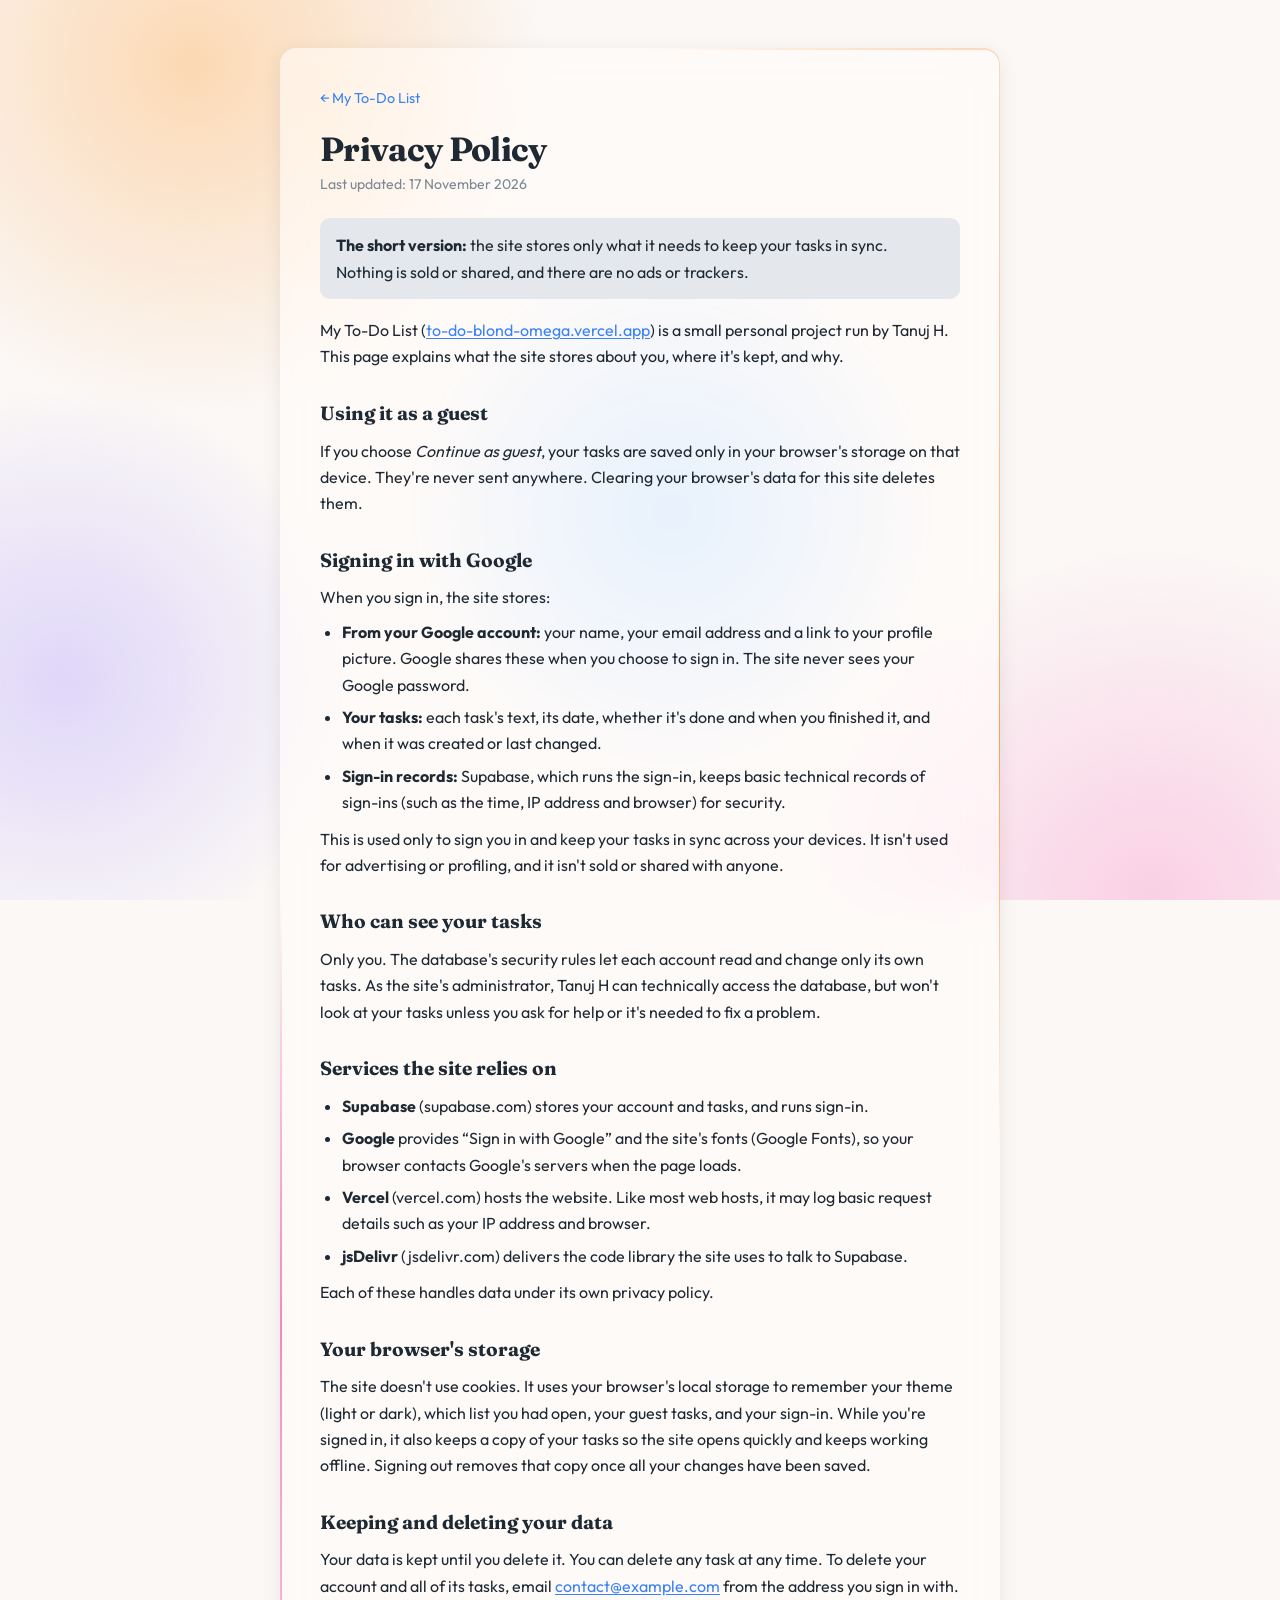
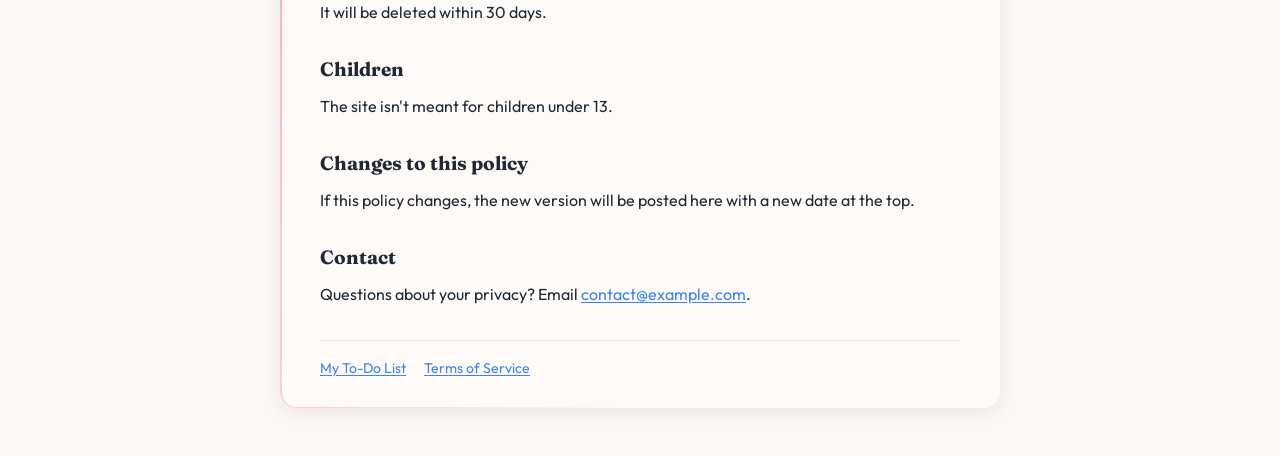
==== privacy.html @ ffe30d25 "commit before publish" ====
<!DOCTYPE html>
<html lang="en">
<head>
  <meta charset="UTF-8">
  <meta name="viewport" content="width=device-width, initial-scale=1.0, viewport-fit=cover">
  <title>Privacy Policy · My To-Do List</title>
  <link rel="icon" type="image/png" href="logo.png">
  <link rel="apple-touch-icon" href="logo.png">
  <link rel="preconnect" href="https://fonts.googleapis.com">
  <link rel="preconnect" href="https://fonts.gstatic.com" crossorigin>
  <link href="https://fonts.googleapis.com/css2?family=Fraunces:opsz,wght@9..144,600;9..144,700&family=Outfit:wght@400;500;600&display=swap" rel="stylesheet">
  <link rel="stylesheet" href="style.css">
  <script>
    // Same theme as the rest of the site, applied before the page paints
    (function () {
      let theme = null;
      try { theme = localStorage.getItem("todo-theme"); } catch {}
      if (!theme) {
        theme = window.matchMedia("(prefers-color-scheme: dark)").matches ? "dark" : "light";
      }
      document.documentElement.dataset.theme = theme;
    })();
  </script>
</head>
<body>
  <div class="aurora" aria-hidden="true"><span></span><span></span><span></span><span></span></div>

  <!-- Contact email is a placeholder for now: replace contact@example.com
       here and in terms.html when you have a real address -->
  <main class="doc-card">
    <a class="doc-back" href="./">← My To-Do List</a>

    <h1>Privacy Policy</h1>
    <p class="doc-updated">Last updated: 17 November 2026</p>

    <p class="doc-summary">
      <strong>The short version:</strong> the site stores only what it needs to keep your
      tasks in sync. Nothing is sold or shared, and there are no ads or trackers.
    </p>

    <p>
      My To-Do List (<a href="https://to-do-blond-omega.vercel.app/">to-do-blond-omega.vercel.app</a>)
      is a small personal project run by Tanuj H. This page explains what the site
      stores about you, where it's kept, and why.
    </p>

    <h2>Using it as a guest</h2>
    <p>
      If you choose <em>Continue as guest</em>, your tasks are saved only in your browser's
      storage on that device. They're never sent anywhere. Clearing your browser's data
      for this site deletes them.
    </p>

    <h2>Signing in with Google</h2>
    <p>When you sign in, the site stores:</p>
    <ul>
      <li>
        <strong>From your Google account:</strong> your name, your email address and a link
        to your profile picture. Google shares these when you choose to sign in. The site
        never sees your Google password.
      </li>
      <li>
        <strong>Your tasks:</strong> each task's text, its date, whether it's done and when
        you finished it, and when it was created or last changed.
      </li>
      <li>
        <strong>Sign-in records:</strong> Supabase, which runs the sign-in, keeps basic
        technical records of sign-ins (such as the time, IP address and browser) for
        security.
      </li>
    </ul>
    <p>
      This is used only to sign you in and keep your tasks in sync across your devices.
      It isn't used for advertising or profiling, and it isn't sold or shared with anyone.
    </p>

    <h2>Who can see your tasks</h2>
    <p>
      Only you. The database's security rules let each account read and change only its
      own tasks. As the site's administrator, Tanuj H can technically access the database,
      but won't look at your tasks unless you ask for help or it's needed to fix a problem.
    </p>

    <h2>Services the site relies on</h2>
    <ul>
      <li><strong>Supabase</strong> (supabase.com) stores your account and tasks, and runs sign-in.</li>
      <li><strong>Google</strong> provides “Sign in with Google” and the site's fonts (Google Fonts), so your browser contacts Google's servers when the page loads.</li>
      <li><strong>Vercel</strong> (vercel.com) hosts the website. Like most web hosts, it may log basic request details such as your IP address and browser.</li>
      <li><strong>jsDelivr</strong> (jsdelivr.com) delivers the code library the site uses to talk to Supabase.</li>
    </ul>
    <p>Each of these handles data under its own privacy policy.</p>

    <h2>Your browser's storage</h2>
    <p>
      The site doesn't use cookies. It uses your browser's local storage to remember your
      theme (light or dark), which list you had open, your guest tasks, and your sign-in.
      While you're signed in, it also keeps a copy of your tasks so the site opens quickly
      and keeps working offline. Signing out removes that copy once all your changes have
      been saved.
    </p>

    <h2>Keeping and deleting your data</h2>
    <p>
      Your data is kept until you delete it. You can delete any task at any time. To delete
      your account and all of its tasks, email
      <a href="mailto:contact@example.com">contact@example.com</a> from the address you
      sign in with. It will be deleted within 30 days.
    </p>

    <h2>Children</h2>
    <p>The site isn't meant for children under 13.</p>

    <h2>Changes to this policy</h2>
    <p>
      If this policy changes, the new version will be posted here with a new date at the top.
    </p>

    <h2>Contact</h2>
    <p>
      Questions about your privacy? Email
      <a href="mailto:contact@example.com">contact@example.com</a>.
    </p>

    <footer class="doc-footer">
      <a href="./">My To-Do List</a>
      <a href="terms.html">Terms of Service</a>
    </footer>
  </main>
</body>
</html>
---- style.css ----
/* Theme colors: light is the default, dark overrides below */
:root {
  --card-bg: #ffffff;
  --card-shadow: rgba(0, 0, 0, 0.08);
  --text: #1f2933;
  --text-muted: #7b8794;
  --text-done: #9aa5b1;
  --border: #e4e7eb;
  --input-bg: #ffffff;
  --input-border: #cbd2d9;
  --accent: #3b82f6;
  --accent-hover: #2563eb;
  --accent-ring: rgba(59, 130, 246, 0.2);
  --danger: #ef4444;
  --danger-bg: #fee2e2;
  --toggle-hover: #e4e7eb;
  /* ----- Light mode ambience: "pastel sunrise" -----
     Instead of neon, soft morning-sky washes of peach, rose, sky blue
     and lavender spread across a warm off-white page. Pastels are pale,
     so they run at a higher strength than dark mode's neon. */
  --bg: #fbf8f6;
  --aur-1: #fdba74; /* peach */
  --aur-2: #f9a8d4; /* rose */
  --aur-3: #93c5fd; /* sky blue */
  --aur-4: #c4b5fd; /* lavender */
  --aurora-opacity: 0.5; /* relaxed */
  --aurora-opacity-lit: 0.85; /* full */
  /* Glows on edges and the add-task box: slightly deeper versions of the
     pastels so they still read as light against white */
  --glow-1: #fb923c; /* warm orange */
  --glow-2: #f472b6; /* pink */
  --glow-3: #818cf8; /* periwinkle */
  --ray-core: #ec4899;
  --ray-glow: rgba(251, 146, 60, 0.7);
  --halo-opacity: 0.6;
  --edge-opacity: 0.85;
  --edge-width: 1.5px;
  --tab-glow: rgba(147, 197, 253, 0.55);
  /* Empty part of the progress gauge and bars: a warm sand tone */
  --track: #f1e6df;
  /* Warm frosted glass that lets the sunrise colors through */
  --card-glass: rgba(255, 252, 250, 0.62);
}

[data-theme="dark"] {
  --bg: #111827;
  --card-bg: #1f2937;
  --card-shadow: rgba(0, 0, 0, 0.4);
  --text: #f3f4f6;
  --text-muted: #9ca3af;
  --text-done: #6b7280;
  --border: #374151;
  --input-bg: #111827;
  --input-border: #4b5563;
  --accent: #3b82f6;
  --accent-hover: #60a5fa;
  --accent-ring: rgba(96, 165, 250, 0.3);
  --danger: #f87171;
  --danger-bg: #3f1d1d;
  --toggle-hover: #374151;
  --ray-core: #bfe3ff;
  --ray-glow: rgba(96, 165, 250, 0.85);
  --aur-1: #3b82f6;
  --aur-2: #a855f7;
  --aur-3: #2dd4bf;
  --aurora-opacity: 0.18; /* relaxed */
  --aurora-opacity-lit: 0.6;
  --halo-opacity: 0.7;
  --edge-opacity: 0.75;
  --edge-width: 1px;
  --track: var(--border);
  /* Dark mode's glows use the neon aurora colors themselves */
  --glow-1: var(--aur-1);
  --glow-2: var(--aur-2);
  --glow-3: var(--aur-3);
  --tab-glow: rgba(96, 165, 250, 0.3);
  --card-glass: rgba(31, 41, 55, 0.72);
}

* {
  box-sizing: border-box;
  margin: 0;
  padding: 0;
}

body {
  font-family: "Outfit", system-ui, -apple-system, "Segoe UI", Roboto, sans-serif;
  background: var(--bg);
  color: var(--text);
  min-height: 100vh;
  display: flex;
  justify-content: center;
  padding: 48px 16px;
  transition: background 0.2s, color 0.2s;
}

/* ----- Aurora background: soft colored lights drifting behind the cards ----- */
.aurora {
  position: fixed;
  inset: 0;
  z-index: 0;
  overflow: hidden;
  pointer-events: none;
  opacity: var(--aurora-opacity); /* relaxed level */
  transition: opacity 1.5s ease;
}

/* Full brightness once the add-task box lights up, until you click
   or tab outside the to-do list card */
.ambient-on .aurora {
  opacity: var(--aurora-opacity-lit);
}

.aurora span {
  position: absolute;
  width: 60vmax;
  height: 60vmax;
  border-radius: 50%;
}

.aurora span:nth-child(1) {
  top: -25vmax;
  left: -15vmax;
  background: radial-gradient(circle, var(--aur-1), transparent 65%);
  animation: drift-1 28s ease-in-out infinite alternate;
}

.aurora span:nth-child(2) {
  bottom: -30vmax;
  right: -20vmax;
  background: radial-gradient(circle, var(--aur-2), transparent 65%);
  animation: drift-2 34s ease-in-out infinite alternate;
}

.aurora span:nth-child(3) {
  top: 25%;
  left: 30%;
  width: 45vmax;
  height: 45vmax;
  background: radial-gradient(circle, var(--aur-3), transparent 65%);
  animation: drift-3 24s ease-in-out infinite alternate;
}

/* Fourth light: lavender, used by light mode's sunrise palette only */
.aurora span:nth-child(4) {
  top: 40%;
  left: -20vmax;
  width: 50vmax;
  height: 50vmax;
  background: radial-gradient(circle, var(--aur-4), transparent 65%);
  animation: drift-4 30s ease-in-out infinite alternate;
}

[data-theme="dark"] .aurora span:nth-child(4) {
  display: none;
}

@keyframes drift-4 {
  to { transform: translate(20vmax, -14vmax) scale(1.2); }
}

@keyframes drift-1 {
  to { transform: translate(18vmax, 10vmax) scale(1.15); }
}

@keyframes drift-2 {
  to { transform: translate(-16vmax, -12vmax) scale(1.1); }
}

@keyframes drift-3 {
  to { transform: translate(-14vmax, 8vmax) scale(0.85); }
}

/* Two columns: task list on the left, progress panel on the right */
.layout {
  position: relative;
  z-index: 1;
  display: flex;
  align-items: flex-start;
  justify-content: center;
  gap: 24px;
  width: 100%;
  max-width: 1164px;
  align-self: flex-start;
}

/* Cards are frosted glass, so the aurora glows softly through them */
.app,
.stats,
.signin-card,
.doc-card {
  background: var(--card-glass);
  -webkit-backdrop-filter: blur(24px) saturate(140%);
  backdrop-filter: blur(24px) saturate(140%);
  border-radius: 12px;
  box-shadow: 0 4px 20px var(--card-shadow);
  transition: background 0.2s;
}

/* Card edge light: a thin band of color slowly circling each card's edge */
@property --edge-angle {
  syntax: "<angle>";
  inherits: false;
  initial-value: 0deg;
}

.app::before,
.stats::before,
.signin-card::before,
.doc-card::before {
  content: "";
  position: absolute;
  inset: 0;
  border-radius: inherit;
  padding: var(--edge-width, 1px); /* the ring's thickness */
  background: conic-gradient(
    from var(--edge-angle),
    transparent 0deg,
    var(--glow-1) 50deg,
    transparent 110deg,
    transparent 180deg,
    var(--glow-2) 230deg,
    transparent 290deg
  );
  /* Show only the 1px ring, not the middle */
  -webkit-mask: linear-gradient(#000 0 0) content-box, linear-gradient(#000 0 0);
  -webkit-mask-composite: xor;
  mask: linear-gradient(#000 0 0) content-box exclude, linear-gradient(#000 0 0);
  opacity: var(--edge-opacity);
  animation: edge-spin 14s linear infinite;
  pointer-events: none;
}

.stats::before {
  animation-duration: 18s;
  animation-direction: reverse;
}

@keyframes edge-spin {
  to { --edge-angle: 360deg; }
}

.app {
  position: relative;
  flex: 1 1 820px;
  min-width: 0;
  max-width: 820px;
  padding: 32px 24px;
}

/* ----- Progress panel ----- */
.stats {
  flex: 0 0 320px;
  padding: 28px 24px;
  position: sticky;
  top: 48px;
}

.stats-title {
  font-family: "Fraunces", Georgia, serif;
  font-size: 1.35rem;
  font-weight: 700;
  margin-bottom: 8px;
}

.stats-body {
  display: flex;
  flex-direction: column;
}

/* The compact summary only appears on phones (see the phone section at the end) */
.stats-summary {
  display: none;
}

/* Fold-open wrapper for the full panel. Animating grid rows between 0fr
   and 1fr gives a smooth open/close to the content's natural height.
   On wider screens it's simply always open. */
.stats-collapse {
  display: grid;
  grid-template-rows: 1fr;
}

.stats-collapse-inner {
  min-height: 0;
}

.gauge {
  position: relative;
  width: 220px;
  max-width: 100%;
  margin: 0 auto;
}

.gauge-svg {
  display: block;
  width: 100%;
  height: auto;
  overflow: visible; /* let the glow spill past the edges */
}

.gauge-track,
.gauge-fill {
  fill: none;
  stroke-width: 14;
  stroke-linecap: round;
}

.gauge-track {
  stroke: var(--track);
}

.gauge-fill {
  stroke-dasharray: 100 100;
  stroke-dashoffset: 100;
  /* Glows in its own color (set from script.js) */
  filter: drop-shadow(0 0 6px var(--gauge-color, transparent));
  transition: stroke-dashoffset 0.6s cubic-bezier(0.65, 0, 0.35, 1),
    stroke 0.6s ease, opacity 0.3s ease, filter 0.6s ease;
}

/* A list at 100%: the glow breathes gently */
.gauge.complete .gauge-fill {
  animation: gauge-pulse 2.4s ease-in-out infinite;
}

@keyframes gauge-pulse {
  0%, 100% { filter: drop-shadow(0 0 6px var(--gauge-color)); }
  50% { filter: drop-shadow(0 0 16px var(--gauge-color)) drop-shadow(0 0 4px var(--gauge-color)); }
}

/* Percentage and count, centered inside the arc */
.gauge-center {
  position: absolute;
  inset: 0;
  display: flex;
  flex-direction: column;
  align-items: center;
  justify-content: center;
}

.gauge-pct {
  font-family: "Fraunces", Georgia, serif;
  font-size: 2.6rem;
  font-weight: 700;
  line-height: 1.1;
}

.gauge-sub {
  font-size: 0.85rem;
  color: var(--text-muted);
}

/* Name of the open list, sitting in the gap at the bottom of the arc */
.gauge-label {
  position: absolute;
  left: 0;
  right: 0;
  bottom: 6%;
  text-align: center;
  font-size: 0.85rem;
  font-weight: 600;
  color: var(--text-muted);
}

/* Horizontal bars for today / this week / this month */
.bars {
  flex: 1;
  min-width: 0;
}

.bar-row {
  margin-top: 16px;
}

.bar-head {
  display: flex;
  justify-content: space-between;
  align-items: baseline;
  font-size: 0.9rem;
}

.bar-value {
  color: var(--text-muted);
  font-size: 0.85rem;
}

.bar-track {
  height: 10px;
  margin-top: 6px;
  border-radius: 999px;
  background: var(--track);
}

.bar-fill {
  height: 100%;
  width: 0;
  border-radius: inherit;
  box-shadow: 0 0 10px var(--bar-color, transparent);
  transition: width 0.6s cubic-bezier(0.65, 0, 0.35, 1), background 0.6s ease,
    box-shadow 0.6s ease;
}

/* Narrower windows: panel moves above the list as a short strip */
@media (max-width: 1220px) {
  .layout {
    flex-direction: column;
    align-items: center;
  }

  .app,
  .stats {
    flex: none;
    width: 100%;
    max-width: 820px;
  }

  .stats {
    order: -1;
    position: relative; /* not sticky here, but still holds its edge light */
    top: auto; /* drop the sticky offset, or it would shift the panel down */
    padding: 20px 24px;
  }

  .stats-body {
    flex-direction: row;
    align-items: center;
    gap: 32px;
  }

  .gauge {
    width: 180px;
    flex-shrink: 0;
    margin: 0;
  }

  .bar-row:first-child {
    margin-top: 0;
  }
}

/* Phones: stack the gauge on top of the bars */
@media (max-width: 560px) {
  .stats-body {
    flex-direction: column;
    gap: 8px;
  }

  .gauge {
    margin: 0 auto;
  }

  .bars {
    width: 100%;
  }

  .bar-row:first-child {
    margin-top: 16px;
  }
}

/* Header with title and theme toggle */
.app-header {
  display: flex;
  align-items: center;
  justify-content: space-between;
  margin-bottom: 24px;
}

h1 {
  font-family: "Fraunces", Georgia, serif;
  font-size: 2.1rem;
  font-weight: 700;
  letter-spacing: -0.02em;
}

/* Buttons and inputs don't inherit the page font by default */
button,
input,
select {
  font-family: inherit;
}

.theme-toggle {
  background: none;
  border: 1px solid var(--border);
  color: var(--text);
  font-size: 1.2rem;
  line-height: 1;
  width: 40px;
  height: 40px;
  border-radius: 50%;
  cursor: pointer;
}

.theme-toggle:hover {
  background: var(--toggle-hover);
}

/* List tabs */
.list-tabs {
  position: relative;
  display: flex;
  gap: 6px;
  /* Extra room inside (cancelled by the negative margin) so the
     active tab's glow isn't clipped by the sideways scrolling */
  padding: 12px;
  margin: -12px -12px 8px;
  /* On very narrow screens, let tabs scroll sideways without a visible bar */
  overflow-x: auto;
  scrollbar-width: none;
}

.list-tabs::-webkit-scrollbar {
  display: none;
}

/* When tabs run off the edge, fade that edge out as a hint that there's
   more to scroll to (classes set from script.js as you scroll) */
.list-tabs {
  overscroll-behavior-x: contain;
}

.list-tabs.fade-right {
  -webkit-mask-image: linear-gradient(to right, #000 calc(100% - 44px), transparent);
  mask-image: linear-gradient(to right, #000 calc(100% - 44px), transparent);
}

.list-tabs.fade-left {
  -webkit-mask-image: linear-gradient(to right, transparent, #000 44px);
  mask-image: linear-gradient(to right, transparent, #000 44px);
}

.list-tabs.fade-left.fade-right {
  -webkit-mask-image: linear-gradient(to right, transparent, #000 44px, #000 calc(100% - 44px), transparent);
  mask-image: linear-gradient(to right, transparent, #000 44px, #000 calc(100% - 44px), transparent);
}

/* Soft light under the active tab; slides to the new tab when you switch */
.tab-glow {
  position: absolute;
  top: 0;
  left: 0;
  border-radius: 999px;
  box-shadow: 0 0 12px 0 var(--tab-glow);
  pointer-events: none;
  transition: transform 0.45s cubic-bezier(0.65, 0, 0.35, 1),
    width 0.45s cubic-bezier(0.65, 0, 0.35, 1), height 0.45s ease;
}

.tab {
  position: relative;
  z-index: 1;
  display: flex;
  align-items: center;
  white-space: nowrap;
  transition: background 0.2s, color 0.2s, border-color 0.2s;
  padding: 8px 12px;
  font-size: 0.9rem;
  background: none;
  color: var(--text-muted);
  border: 1px solid var(--border);
  border-radius: 999px;
  cursor: pointer;
}

.tab:hover {
  color: var(--text);
  background: var(--toggle-hover);
}

.tab.active {
  background: var(--accent);
  border-color: var(--accent);
  color: #ffffff;
}

/* The badge is always there; when empty it collapses to zero width,
   so it can grow and shrink smoothly instead of popping in */
.tab-count {
  font-size: 0.75rem;
  text-align: center;
  overflow: hidden;
  box-sizing: border-box;
  border-radius: 999px;
  background: var(--toggle-hover);
  color: var(--text);
  max-width: 0;
  min-width: 0;
  padding: 1px 0;
  margin-left: 0;
  opacity: 0;
  transform: scale(0.5);
  transition: max-width 0.3s ease, min-width 0.3s ease, padding 0.3s ease,
    margin-left 0.3s ease, opacity 0.3s ease, transform 0.3s ease,
    background 0.2s, color 0.2s;
}

/* Rolling numbers: the old and new number stack in the same spot,
   so one can roll out as the next rolls in */
.roll {
  display: inline-grid;
  /* Clip numbers outside the box without moving the text baseline */
  clip-path: inset(0 -4px);
}

/* Odometer: one clipped column per digit, each holding a 0-9 strip */
.odo {
  display: inline-flex;
  font-variant-numeric: tabular-nums;
}

.odo-col {
  position: relative;
  display: inline-block;
  min-width: 0;
  clip-path: inset(0); /* clips without moving the text baseline */
}

.odo-ph {
  visibility: hidden;
}

.odo-strip {
  position: absolute;
  top: 0;
  left: 0;
  right: 0;
  display: flex;
  flex-direction: column;
  text-align: center;
}

.roll .num {
  grid-area: 1 / 1;
  transition: transform 0.3s ease, opacity 0.3s ease;
}

.roll .num.below {
  transform: translateY(100%);
  opacity: 0;
}

.roll .num.above {
  transform: translateY(-100%);
  opacity: 0;
}

.tab-count.visible {
  max-width: 48px;
  min-width: 20px;
  padding: 1px 6px;
  margin-left: 6px;
  opacity: 1;
  transform: scale(1);
}

@media (prefers-reduced-motion: reduce) {
  .tab,
  .tab-count,
  .roll .num,
  .gauge-fill,
  .bar-fill {
    transition: none;
  }
}

.tab.active .tab-count {
  background: rgba(255, 255, 255, 0.25);
  color: #ffffff;
}

/* Add-task form */
.task-form {
  display: flex;
  gap: 8px;
  margin-bottom: 24px;
}

.task-form input {
  position: relative;
  z-index: 1;
  flex: 1;
  padding: 12px 14px;
  font-size: 1rem;
  background: var(--input-bg);
  color: var(--text);
  border: 1px solid var(--input-border);
  border-radius: 8px;
  outline: none;
  transition: border-color 0.6s ease;
}

.task-form input::placeholder {
  color: var(--text-muted);
}

/* No blue focus ring: the light ray, then the aurora glow, show focus instead */
.input-wrap.lit input {
  border-color: transparent;
}

/* Aurora glow around the box, which fades in once the ray finishes its lap */
.input-wrap::before,
.input-wrap::after {
  content: "";
  position: absolute;
  pointer-events: none;
  border-radius: 9px;
  background: linear-gradient(90deg, var(--glow-1), var(--glow-2), var(--glow-3), var(--glow-1));
  background-size: 200% 100%;
  opacity: 0;
  transition: opacity 0.6s ease;
  animation: aurora-flow 6s linear infinite;
  animation-play-state: paused;
}

/* Soft blurred halo behind the box */
.input-wrap::before {
  inset: -3px;
  z-index: 0;
  filter: blur(10px);
}

/* Crisp 1.5px colored border on top */
.input-wrap::after {
  inset: 0;
  z-index: 2;
  padding: 1.5px;
  -webkit-mask: linear-gradient(#000 0 0) content-box, linear-gradient(#000 0 0);
  -webkit-mask-composite: xor;
  mask: linear-gradient(#000 0 0) content-box exclude, linear-gradient(#000 0 0);
}

.input-wrap.lit::before {
  opacity: var(--halo-opacity);
}

.input-wrap.lit::after {
  opacity: 1;
}

.input-wrap.lit::before,
.input-wrap.lit::after {
  animation-play-state: running;
}

@keyframes aurora-flow {
  to { background-position: 200% 0; }
}

/* ----- Light ray around the add-task box ----- */
.input-wrap {
  position: relative;
  flex: 1;
  display: flex;
  min-width: 0;
}

.input-wrap input {
  min-width: 0;
}

.ray {
  position: absolute;
  z-index: 3;
  inset: 0;
  width: 100%;
  height: 100%;
  overflow: visible;
  pointer-events: none;
}

.ray rect {
  fill: none;
  stroke-linecap: round;
  /* One short dash that travels the full outline */
  stroke-dasharray: 16 84;
  stroke-dashoffset: 0;
  opacity: 0;
}

.ray-glow {
  stroke: var(--ray-glow);
  stroke-width: 6;
  filter: blur(4px);
}

.ray-core {
  stroke: var(--ray-core);
  stroke-width: 2;
}

.ray.play rect {
  animation:
    ray-run 1.4s cubic-bezier(0.45, 0, 0.25, 1) forwards,
    ray-fade 1.4s ease forwards;
}

@keyframes ray-run {
  to {
    stroke-dashoffset: -100; /* one full lap */
  }
}

@keyframes ray-fade {
  0% { opacity: 0; }
  10% { opacity: 1; }
  75% { opacity: 1; }
  100% { opacity: 0; } /* fades out as it finishes the lap */
}

@media (prefers-reduced-motion: reduce) {
  .ray {
    display: none;
  }
}

.task-form button[type="submit"] {
  padding: 12px 20px;
  font-size: 1rem;
  background: var(--accent);
  color: #ffffff;
  border: none;
  border-radius: 8px;
  cursor: pointer;
}

/* "+" replaces the word "Add" on phones */
.add-plus {
  display: none;
}

.task-form button[type="submit"]:hover {
  background: var(--accent-hover);
}

/* Date chip in the add form: only for This Week / Next Week / This Month.
   It slides open and shut instead of popping in. */
.form-picker {
  max-width: 220px;
  opacity: 1;
  overflow: hidden;
  transition: max-width 0.3s ease, opacity 0.3s ease, margin-left 0.3s ease;
}

.form-picker.collapsed {
  max-width: 0;
  opacity: 0;
  margin-left: -8px; /* cancel the form's gap so the input fills the space */
}

.form-picker .date-chip {
  height: 100%;
  font-size: 0.95rem;
  padding: 0 14px;
  border-radius: 8px;
  color: var(--text);
}

/* Sliding lists: the track holds every list side by side and slides
   left/right so the active one shows through the viewport */
.list-viewport {
  overflow: hidden;
  transition: height 0.45s cubic-bezier(0.65, 0, 0.35, 1);
  /* The browser handles up/down scrolling; sideways swipes switch lists */
  touch-action: pan-y;
}

.list-track {
  display: flex;
  align-items: flex-start;
  transition: transform 0.45s cubic-bezier(0.65, 0, 0.35, 1);
}

.list-panel {
  flex: 0 0 100%;
  min-width: 0;
}

/* Skip animation on first load */
.no-animate,
.no-animate .list-track,
.no-animate .tab,
.no-animate .tab-count,
.no-animate .gauge-fill,
.no-animate .bar-fill,
.no-animate .tab-glow,
.no-animate .stats-collapse,
.no-animate .mini-fill,
.no-animate .mini-chevron {
  transition: none !important;
}

/* ----- Completion sparkle: dots of light bursting from a ticked checkbox ----- */
.sparkle-burst {
  position: fixed;
  z-index: 50;
  width: 0;
  height: 0;
  pointer-events: none;
}

.sparkle-burst span {
  position: absolute;
  left: calc(var(--s) / -2);
  top: calc(var(--s) / -2);
  width: var(--s);
  height: var(--s);
  border-radius: 50%;
  background: var(--c);
  box-shadow: 0 0 6px var(--c);
  animation: sparkle 0.7s cubic-bezier(0.2, 0.7, 0.3, 1) forwards;
}

@keyframes sparkle {
  from {
    transform: rotate(var(--a)) translateX(4px) scale(1);
    opacity: 1;
  }
  to {
    transform: rotate(var(--a)) translateX(var(--d)) scale(0.2);
    opacity: 0;
  }
}

/* Turn the ambient motion off for people who prefer less animation */
@media (prefers-reduced-motion: reduce) {
  .aurora span,
  .app::before,
  .stats::before,
  .input-wrap::before,
  .input-wrap::after,
  .gauge.complete .gauge-fill {
    animation: none;
  }

  .tab-glow,
  .stats-collapse,
  .mini-fill,
  .mini-chevron {
    transition: none !important;
  }
}

@media (prefers-reduced-motion: reduce) {
  .list-viewport,
  .list-track {
    transition: none;
  }
}

/* Task list */
.task-list {
  list-style: none;
}

.task-item {
  display: flex;
  align-items: center;
  gap: 12px;
  padding: 12px 4px;
  border-bottom: 1px solid var(--border);
}

.task-item input[type="checkbox"] {
  width: 18px;
  height: 18px;
  cursor: pointer;
  flex-shrink: 0;
  accent-color: var(--accent);
}

/* Invisible padding around the checkbox so it's easier to hit with a
   finger; the negative margin keeps the layout exactly the same */
.check-hit {
  display: flex;
  flex-shrink: 0;
  padding: 10px;
  margin: -10px;
  cursor: pointer;
}

.task-text {
  flex: 1;
  word-break: break-word;
}

/* The strike-through is a line drawn as a background that grows
   from left to right, so it can animate (text-decoration can't) */
.task-label {
  background-image: linear-gradient(currentColor, currentColor);
  background-repeat: no-repeat;
  background-position: 0 55%;
  background-size: 0% 2px;
  -webkit-box-decoration-break: clone;
  box-decoration-break: clone;
  transition: background-size 0.35s ease, color 0.35s ease;
}

.task-item.done .task-label {
  background-size: 100% 2px;
  color: var(--text-done);
}

@media (prefers-reduced-motion: reduce) {
  .task-label {
    transition: none;
  }
}

/* Date chips: a pill showing the date; the real date input hides beneath it */
.date-picker {
  position: relative;
  display: inline-flex;
  flex-shrink: 0;
}

.date-chip {
  font-size: 0.8rem;
  padding: 4px 10px;
  white-space: nowrap;
  background: var(--input-bg);
  color: var(--text-muted);
  border: 1px solid var(--input-border);
  border-radius: 999px;
  cursor: pointer;
  transition: background 0.2s, color 0.2s, border-color 0.2s;
}

.date-chip:hover {
  color: var(--text);
  background: var(--toggle-hover);
}

.date-chip.overdue {
  color: var(--danger);
  background: var(--danger-bg);
  border-color: transparent;
}

.task-item.done .date-chip {
  opacity: 0.6;
}

/* ----- Custom calendar pop-up ----- */
.cal {
  position: absolute;
  z-index: 100;
  width: 300px;
  max-width: calc(100vw - 32px);
  padding: 16px;
  background: var(--card-glass);
  -webkit-backdrop-filter: blur(24px) saturate(140%);
  backdrop-filter: blur(24px) saturate(140%);
  border: 1px solid var(--border);
  border-radius: 14px;
  box-shadow: 0 12px 32px var(--card-shadow);
  opacity: 0;
  transform: translateY(-6px) scale(0.97);
  transform-origin: top right;
  transition: opacity 0.18s ease, transform 0.18s ease;
  pointer-events: none;
}

.cal.above {
  transform-origin: bottom right;
  transform: translateY(6px) scale(0.97);
}

.cal.open {
  opacity: 1;
  transform: none;
  pointer-events: auto;
}

/* Phones: the calendar becomes a bottom sheet that slides up from the
   bottom edge, with the page dimmed behind it */
.cal.sheet {
  position: fixed;
  left: 0;
  right: 0;
  top: auto;
  bottom: 0;
  width: auto;
  max-width: none;
  padding: 28px 20px calc(24px + env(safe-area-inset-bottom));
  background: var(--card-bg);
  border: none;
  border-radius: 20px 20px 0 0;
  box-shadow: 0 -8px 32px var(--card-shadow);
  opacity: 1;
  transform: translateY(100%);
  transition: transform 0.32s cubic-bezier(0.32, 0.72, 0, 1);
}

.cal.sheet.open {
  transform: none;
}

/* Little grab handle at the top of the sheet */
.cal.sheet::before {
  content: "";
  position: absolute;
  top: 10px;
  left: 50%;
  width: 40px;
  height: 4px;
  border-radius: 999px;
  background: var(--border);
  transform: translateX(-50%);
}

.cal.sheet .cal-title {
  font-size: 1.25rem;
  margin-bottom: 16px;
}

.cal.sheet .cal-grid {
  gap: 6px;
}

.cal.sheet .cal-day {
  font-size: 1rem;
}

.cal-backdrop {
  position: fixed;
  inset: 0;
  z-index: 99;
  background: rgba(0, 0, 0, 0.3);
  opacity: 0;
  transition: opacity 0.3s ease;
}

.cal-backdrop.open {
  opacity: 1;
}

.cal-title {
  font-family: "Fraunces", Georgia, serif;
  font-size: 1.1rem;
  font-weight: 700;
  text-align: center;
  margin-bottom: 12px;
}

.cal-grid {
  display: grid;
  grid-template-columns: repeat(7, 1fr);
  gap: 4px;
}

.cal-wd {
  font-size: 0.72rem;
  font-weight: 600;
  color: var(--text-muted);
  text-align: center;
  padding-bottom: 4px;
}

.cal-day {
  aspect-ratio: 1;
  display: flex;
  flex-direction: column;
  align-items: center;
  justify-content: center;
  font-size: 0.9rem;
  line-height: 1;
  color: var(--text);
  background: none;
  border: none;
  border-radius: 50%;
  cursor: pointer;
  transition: background 0.15s, color 0.15s, transform 0.15s;
}

.cal-day:hover:not(:disabled) {
  background: var(--toggle-hover);
  transform: scale(1.06);
}

.cal-day.today {
  box-shadow: inset 0 0 0 1.5px var(--accent);
}

.cal-day.selected,
.cal-day.selected:hover {
  background: var(--accent);
  color: #ffffff;
}

.cal-day:disabled {
  color: var(--text-done);
  opacity: 0.45;
  cursor: default;
}

.cal-day:focus-visible {
  outline: 2px solid var(--accent);
  outline-offset: 2px;
}

/* Short month name above the 1st of a month */
.cal-mon {
  font-size: 0.55rem;
  font-weight: 600;
  text-transform: uppercase;
  color: var(--accent);
  margin-bottom: 2px;
}

.cal-day.selected .cal-mon {
  color: #ffffff;
}

@media (prefers-reduced-motion: reduce) {
  .cal,
  .cal-day,
  .cal-backdrop {
    transition: none;
  }
}

.delete-btn {
  background: none;
  border: none;
  color: var(--text-done);
  font-size: 1.25rem;
  line-height: 1;
  cursor: pointer;
  padding: 4px 8px;
  border-radius: 6px;
}

.delete-btn:hover {
  color: var(--danger);
  background: var(--danger-bg);
}

/* Footer text */
.empty-message,
.task-count {
  text-align: center;
  color: var(--text-muted);
  font-size: 0.9rem;
  margin-top: 16px;
}

/* =====================================================================
   Phones (640px wide and narrower)
   ===================================================================== */
@media (max-width: 640px) {
  /* Less empty space around the page; respect notches and home bars */
  body {
    padding: calc(12px + env(safe-area-inset-top)) 10px calc(24px + env(safe-area-inset-bottom));
  }

  .app {
    padding: 20px 16px;
    border-radius: 16px;
  }

  .app-header {
    margin-bottom: 14px;
  }

  h1 {
    font-size: 1.65rem;
  }

  /* Lighter background: one fewer light and less blur keeps scrolling smooth */
  .aurora span:nth-child(3) {
    display: none;
  }

  .app,
  .stats {
    -webkit-backdrop-filter: blur(14px) saturate(140%);
    backdrop-filter: blur(14px) saturate(140%);
  }

  /* ----- Progress: moved inside the list card (by script.js) as a compact strip ----- */
  .app > .stats {
    padding: 0;
    margin-bottom: 14px;
    background: none;
    -webkit-backdrop-filter: none;
    backdrop-filter: none;
    box-shadow: none;
    border-radius: 0;
  }

  .app > .stats::before {
    display: none;
  }

  .stats-title {
    display: none;
  }

  .stats-summary {
    display: flex;
    align-items: center;
    gap: 10px;
    width: 100%;
    padding: 8px 14px 8px 10px;
    font-size: 0.95rem;
    color: var(--text);
    text-align: left;
    background: var(--input-bg);
    border: 1px solid var(--border);
    border-radius: 12px;
    cursor: pointer;
  }

  .mini-ring {
    width: 32px;
    height: 32px;
    flex-shrink: 0;
    overflow: visible;
    transform: rotate(-90deg); /* start the ring at the top */
  }

  .mini-track,
  .mini-fill {
    fill: none;
    stroke-width: 4;
  }

  .mini-track {
    stroke: var(--track);
  }

  .mini-fill {
    stroke-linecap: round;
    stroke-dasharray: 100 100;
    stroke-dashoffset: 100;
    filter: drop-shadow(0 0 3px var(--mini-glow, transparent));
    transition: stroke-dashoffset 0.6s cubic-bezier(0.65, 0, 0.35, 1),
      stroke 0.6s ease, opacity 0.3s ease, filter 0.6s ease;
  }

  .mini-label {
    flex: 1;
    min-width: 0;
    font-weight: 600;
    white-space: nowrap;
    overflow: hidden;
    text-overflow: ellipsis;
  }

  .mini-pct {
    font-family: "Fraunces", Georgia, serif;
    font-size: 1.15rem;
    font-weight: 700;
  }

  .mini-count {
    font-size: 0.85rem;
    color: var(--text-muted);
  }

  .mini-chevron {
    width: 18px;
    height: 18px;
    flex-shrink: 0;
    color: var(--text-muted);
    transition: transform 0.35s ease;
  }

  .stats.expanded .mini-chevron {
    transform: rotate(180deg);
  }

  /* Folded shut until the summary is tapped */
  .stats-collapse {
    grid-template-rows: 0fr;
    transition: grid-template-rows 0.4s cubic-bezier(0.65, 0, 0.35, 1);
  }

  .stats.expanded .stats-collapse {
    grid-template-rows: 1fr;
  }

  .stats-collapse-inner {
    overflow: hidden;
  }

  .stats-body {
    padding-top: 12px;
  }

  /* ----- Tabs ----- */
  .tab {
    padding: 9px 14px;
  }

  /* ----- Add box: input + round "+" button; the date chip gets its own line ----- */
  .task-form {
    flex-wrap: wrap;
    row-gap: 0;
    margin-bottom: 16px;
  }

  .task-form button[type="submit"] {
    flex: 0 0 46px;
    width: 46px;
    padding: 0;
    border-radius: 50%;
    font-size: 1.7rem;
    font-weight: 400;
    line-height: 1;
  }

  .add-text {
    display: none;
  }

  .add-plus {
    display: inline;
  }

  /* The date chip slides open on a line below instead of beside the input */
  .form-picker {
    order: 3;
    flex: 0 0 100%;
    max-width: none;
    max-height: 48px;
    margin: 10px 0 0;
    transition: max-height 0.3s ease, opacity 0.3s ease, margin-top 0.3s ease;
  }

  .form-picker.collapsed {
    max-width: none;
    max-height: 0;
    margin: 0;
  }

  .form-picker .date-chip {
    height: 38px;
    font-size: 0.9rem;
  }

  /* ----- Task rows: the date moves under the task name ----- */
  .task-item {
    display: grid;
    grid-template-columns: auto 1fr auto;
    grid-template-areas:
      "check text del"
      ".     date del";
    column-gap: 14px;
    row-gap: 4px;
    padding: 12px 0;
  }

  .task-item .check-hit {
    grid-area: check;
  }

  .task-item input[type="checkbox"] {
    width: 22px;
    height: 22px;
  }

  .task-item .task-text {
    grid-area: text;
  }

  .task-item .date-picker {
    grid-area: date;
    justify-self: start;
  }

  .task-item .date-chip {
    font-size: 0.75rem;
    padding: 2px 9px;
  }

  /* Bigger, easier-to-hit delete button */
  .delete-btn {
    grid-area: del;
    width: 40px;
    height: 40px;
    padding: 0;
    font-size: 1.4rem;
  }
}

/* =====================================================================
   Touch screens: no hover, so stop hover styles "sticking" after a tap
   ===================================================================== */
@media (hover: none) {
  .tab:not(.active):hover {
    color: var(--text-muted);
    background: none;
  }

  .theme-toggle:hover {
    background: none;
  }

  .date-chip:not(.overdue):hover {
    color: var(--text-muted);
    background: var(--input-bg);
  }

  .form-picker .date-chip:hover {
    color: var(--text);
  }

  .delete-btn:hover {
    color: var(--text-done);
    background: none;
  }

  /* Brief feedback while a finger is down instead */
  .delete-btn:active {
    color: var(--danger);
    background: var(--danger-bg);
  }

  .cal-day:hover:not(:disabled) {
    background: none;
    transform: none;
  }

  .cal-day.selected:hover {
    background: var(--accent);
  }

  .task-form button[type="submit"]:hover {
    background: var(--accent);
  }

  .task-form button[type="submit"]:active {
    background: var(--accent-hover);
  }
}

/* =====================================================================
   Sign-in page and account button
   ===================================================================== */

/* Which screen shows is set on <html> by index.html before the page
   paints, then switched by script.js */
[data-screen="signin"] .layout,
[data-screen="app"] .signin-card {
  display: none;
}

/* Header: a "Sign in" button for guests, your avatar when signed in */
[data-account="user"] .signin-pill,
:root:not([data-account="user"]) .account {
  display: none;
}

/* Switching screens: the old card shrinks away, then the new one rises in */
.signin-card.leaving,
.layout.leaving {
  animation: screen-out 0.3s ease forwards;
}

.layout.entering > .app,
.layout.entering > .stats {
  animation: screen-in 0.6s cubic-bezier(0.22, 1, 0.36, 1) backwards;
}

.layout.entering > .stats {
  animation-delay: 80ms;
}

@keyframes screen-in {
  from { opacity: 0; transform: translateY(16px) scale(0.98); }
}

@keyframes screen-out {
  to { opacity: 0; transform: translateY(-8px) scale(0.96); }
}

/* ----- Sign-in card ----- */
.signin-card {
  position: relative;
  z-index: 1;
  width: 100%;
  max-width: 400px;
  margin-block: auto; /* centered on the page */
  padding: 44px 32px 32px;
  border-radius: 18px;
  text-align: center;
  animation: screen-in 0.6s cubic-bezier(0.22, 1, 0.36, 1) backwards;
}

.signin-card .theme-toggle {
  position: absolute;
  top: 14px;
  right: 14px;
}

/* The card's contents rise in one after another (--i is each one's place) */
.rise {
  animation: rise 0.6s cubic-bezier(0.22, 1, 0.36, 1) backwards;
  animation-delay: calc(120ms + var(--i, 0) * 70ms);
}

@keyframes rise {
  from { opacity: 0; transform: translateY(10px); }
}

/* Little logo: a tick that draws itself in, on the aurora colors */
.brand-mark {
  width: 56px;
  height: 56px;
  margin: 0 auto 18px;
  border-radius: 16px;
  display: grid;
  place-items: center;
  background: linear-gradient(135deg, var(--glow-1), var(--glow-2) 55%, var(--glow-3));
  box-shadow: 0 8px 24px -8px var(--glow-2);
}

.brand-mark path {
  fill: none;
  stroke: #ffffff;
  stroke-width: 2.6;
  stroke-linecap: round;
  stroke-linejoin: round;
  stroke-dasharray: 1;
  stroke-dashoffset: 1;
  animation: draw 0.5s ease 0.5s forwards;
}

@keyframes draw {
  to { stroke-dashoffset: 0; }
}

.signin-card h1 {
  font-size: 2rem;
}

.signin-sub {
  color: var(--text-muted);
  margin: 6px 0 28px;
}

/* Shown when sign-in is cancelled or fails */
.signin-error {
  margin: -12px 0 16px;
  padding: 10px 12px;
  font-size: 0.88rem;
  color: var(--danger);
  background: var(--danger-bg);
  border-radius: 8px;
  animation: rise 0.35s ease backwards;
}

.btn-google,
.btn-guest {
  width: 100%;
  height: 50px;
  font-size: 1rem;
  font-weight: 500;
  color: var(--text);
  border-radius: 10px;
  cursor: pointer;
}

.btn-google {
  display: grid;
  place-items: center;
  background: var(--input-bg);
  border: 1px solid var(--input-border);
  transition: transform 0.2s ease, box-shadow 0.2s ease, border-color 0.2s ease;
}

.btn-google:hover {
  transform: translateY(-1px);
  border-color: var(--accent);
  box-shadow: 0 6px 18px var(--card-shadow), 0 0 0 3px var(--accent-ring);
}

/* "Continue with Google" and "Signing you in…" share one spot and cross-fade */
.btn-face {
  grid-area: 1 / 1;
  display: inline-flex;
  align-items: center;
  gap: 12px;
  transition: opacity 0.25s ease, transform 0.25s ease;
}

.btn-face.busy {
  opacity: 0;
  transform: translateY(6px);
}

[data-signing-in] .btn-google,
[data-signing-in] .btn-google:hover {
  cursor: default;
  transform: none;
  box-shadow: none;
  border-color: var(--input-border);
}

[data-signing-in] .btn-google .idle {
  opacity: 0;
  transform: translateY(-6px);
}

[data-signing-in] .btn-google .busy {
  opacity: 1;
  transform: none;
}

.spinner {
  width: 18px;
  height: 18px;
  border-radius: 50%;
  border: 2px solid var(--border);
  border-top-color: var(--accent);
  animation: spin 0.8s linear infinite;
}

@keyframes spin {
  to { transform: rotate(360deg); }
}

.divider {
  display: flex;
  align-items: center;
  gap: 12px;
  margin: 18px 0;
  color: var(--text-muted);
  font-size: 0.85rem;
}

.divider::before,
.divider::after {
  content: "";
  flex: 1;
  height: 1px;
  background: var(--border);
}

.btn-guest {
  background: none;
  border: 1px solid var(--border);
  transition: background 0.2s, opacity 0.2s;
}

.btn-guest:hover {
  background: var(--toggle-hover);
}

.btn-guest:disabled {
  opacity: 0.5;
  cursor: default;
  background: none;
}

.guest-note {
  margin-top: 10px;
  font-size: 0.82rem;
  color: var(--text-muted);
}

/* What signing in stores, at the foot of the card */
.privacy-note {
  margin-top: 22px;
  padding-top: 16px;
  border-top: 1px solid var(--border);
  font-size: 0.78rem;
  line-height: 1.5;
  color: var(--text-muted);
}

.legal-links {
  display: block;
  margin-top: 6px;
}

.privacy-note a {
  color: inherit;
  text-underline-offset: 2px;
  transition: color 0.2s;
}

.privacy-note a:hover {
  color: var(--text);
}

/* ----- Header buttons ----- */
.header-actions {
  display: flex;
  align-items: center;
  gap: 8px;
}

.signin-pill {
  display: inline-flex;
  align-items: center;
  gap: 8px;
  height: 40px;
  padding: 0 16px 0 12px;
  font-size: 0.9rem;
  font-weight: 500;
  color: var(--text);
  background: none;
  border: 1px solid var(--border);
  border-radius: 999px;
  cursor: pointer;
  transition: background 0.2s;
}

.signin-pill:hover {
  background: var(--toggle-hover);
}

.account {
  position: relative;
}

.avatar-btn {
  position: relative;
  display: grid;
  place-items: center;
  width: 40px;
  height: 40px;
  padding: 0;
  border: none;
  border-radius: 50%;
  cursor: pointer;
  color: #ffffff;
  font-size: 0.9rem;
  font-weight: 600;
  background: linear-gradient(135deg, var(--glow-1), var(--glow-2));
  transition: transform 0.2s ease, box-shadow 0.2s ease;
  animation: pop-in 0.4s cubic-bezier(0.22, 1, 0.36, 1) backwards;
}

.avatar-btn:hover {
  transform: scale(1.05);
  box-shadow: 0 0 0 3px var(--accent-ring);
}

@keyframes pop-in {
  from { opacity: 0; transform: scale(0.6); }
}

/* Your Google photo fades in over the initials once it has loaded */
.avatar-img {
  position: absolute;
  inset: 0;
  width: 100%;
  height: 100%;
  border-radius: 50%;
  object-fit: cover;
  opacity: 0;
  transition: opacity 0.3s ease;
}

.avatar-img.loaded {
  opacity: 1;
}

.account-menu {
  position: absolute;
  top: calc(100% + 10px);
  right: 0;
  z-index: 10;
  width: 240px;
  padding: 8px;
  text-align: left;
  background: var(--card-bg);
  border: 1px solid var(--border);
  border-radius: 14px;
  box-shadow: 0 12px 32px var(--card-shadow);
  opacity: 0;
  visibility: hidden;
  transform: translateY(-6px) scale(0.97);
  transform-origin: top right;
  transition: opacity 0.18s ease, transform 0.18s ease, visibility 0s linear 0.18s;
}

.account-menu.open {
  opacity: 1;
  visibility: visible;
  transform: none;
  transition: opacity 0.18s ease, transform 0.18s ease, visibility 0s;
}

.menu-user {
  padding: 8px 10px 10px;
  overflow-wrap: anywhere;
}

.menu-name {
  font-weight: 600;
}

.menu-email {
  font-size: 0.85rem;
  color: var(--text-muted);
}

.menu-sep {
  height: 1px;
  margin: 0 4px 6px;
  background: var(--border);
}

.menu-item {
  width: 100%;
  padding: 10px;
  text-align: left;
  font-size: 0.95rem;
  color: var(--text);
  background: none;
  border: none;
  border-radius: 8px;
  cursor: pointer;
}

.menu-item:hover {
  background: var(--toggle-hover);
}

@media (max-width: 640px) {
  .signin-card {
    padding: 40px 20px 26px;
  }

  .signin-card h1 {
    font-size: 1.75rem;
  }

  .pill-text {
    display: none;
  }

  .signin-pill {
    width: 40px;
    padding: 0;
    justify-content: center;
  }
}

/* Touch screens: no hover styles left "stuck" after a tap */
@media (hover: none) {
  .btn-google:hover {
    transform: none;
    box-shadow: none;
    border-color: var(--input-border);
  }

  .btn-guest:hover,
  .signin-pill:hover,
  .menu-item:hover {
    background: none;
  }

  .avatar-btn:hover {
    transform: none;
    box-shadow: none;
  }
}

@media (prefers-reduced-motion: reduce) {
  .signin-card,
  .signin-card::before,
  .signin-card.leaving,
  .layout.leaving,
  .layout.entering > .app,
  .layout.entering > .stats,
  .rise,
  .signin-error,
  .avatar-btn {
    animation: none;
  }

  .brand-mark path {
    animation: none;
    stroke-dashoffset: 0;
  }

  .btn-face,
  .account-menu,
  .avatar-img {
    transition: none;
  }
}

/* =====================================================================
   Privacy policy and terms pages
   ===================================================================== */

.doc-card {
  position: relative;
  z-index: 1;
  width: 100%;
  max-width: 720px;
  align-self: flex-start;
  padding: 36px 40px 28px;
  border-radius: 16px;
  line-height: 1.65;
  animation: screen-in 0.6s cubic-bezier(0.22, 1, 0.36, 1) backwards;
}

.doc-back {
  display: inline-block;
  margin-bottom: 18px;
  font-size: 0.9rem;
  color: var(--text-muted);
  text-decoration: none;
  transition: color 0.2s;
}

.doc-back:hover {
  color: var(--text);
}

.doc-card h1 {
  line-height: 1.2;
}

.doc-updated {
  margin: 4px 0 22px;
  font-size: 0.88rem;
  color: var(--text-muted);
}

/* "The short version" box at the top */
.doc-summary {
  margin-bottom: 18px;
  padding: 14px 16px;
  border-radius: 10px;
  background: var(--toggle-hover);
}

.doc-card h2 {
  margin: 28px 0 8px;
  font-family: "Fraunces", Georgia, serif;
  font-size: 1.2rem;
  font-weight: 700;
}

.doc-card p + p,
.doc-card ul + p {
  margin-top: 10px;
}

.doc-card ul {
  margin-top: 8px;
  padding-left: 22px;
}

.doc-card li + li {
  margin-top: 6px;
}

.doc-card a {
  color: var(--accent);
  text-underline-offset: 2px;
}

.doc-footer {
  display: flex;
  flex-wrap: wrap;
  gap: 18px;
  margin-top: 32px;
  padding-top: 16px;
  border-top: 1px solid var(--border);
  font-size: 0.88rem;
}

@media (max-width: 640px) {
  .doc-card {
    padding: 26px 20px 22px;
  }

  .doc-card h1 {
    font-size: 1.65rem;
  }
}

@media (prefers-reduced-motion: reduce) {
  .doc-card,
  .doc-card::before {
    animation: none;
  }
}

/* =====================================================================
   Cloud sync
   ===================================================================== */

/* Tasks arriving from your other devices fade in */
.task-item.appear {
  animation: task-appear 0.4s cubic-bezier(0.22, 1, 0.36, 1) backwards;
}

@keyframes task-appear {
  from { opacity: 0; transform: translateY(-6px); }
}

/* Tasks deleted on another device fade out before the list closes the gap */
.task-item.vanish {
  opacity: 0;
  transform: translateX(16px);
  transition: opacity 0.25s ease, transform 0.25s ease;
}

/* ----- Sync status: green = all synced, pulsing blue = saving or
   connecting, amber = offline. The color is set on <html> by script.js. ----- */
[data-sync="synced"] {
  --sync-color: #22c55e;
}

[data-sync="saving"] {
  --sync-color: #3b82f6;
}

[data-sync="offline"] {
  --sync-color: #f59e0b;
}

/* The dot on your avatar: grows in once syncing starts */
.avatar-btn::after {
  content: "";
  position: absolute;
  right: -1px;
  bottom: -1px;
  width: 11px;
  height: 11px;
  border-radius: 50%;
  background: var(--sync-color, transparent);
  box-shadow: 0 0 0 2px var(--bg), 0 0 6px var(--sync-color, transparent);
  transform: scale(0);
  transition: transform 0.3s cubic-bezier(0.22, 1, 0.36, 1), background 0.4s ease,
    box-shadow 0.4s ease;
}

[data-sync] .avatar-btn::after {
  transform: scale(1);
}

/* The same status, in words, in the avatar menu */
.menu-status {
  display: flex;
  align-items: center;
  gap: 8px;
  padding: 0 10px 10px;
  font-size: 0.85rem;
  color: var(--text-muted);
}

.status-dot {
  flex-shrink: 0;
  width: 8px;
  height: 8px;
  border-radius: 50%;
  background: var(--sync-color, var(--border));
  box-shadow: 0 0 6px var(--sync-color, transparent);
  transition: background 0.4s ease, box-shadow 0.4s ease;
}

/* Saving or connecting: both dots pulse gently */
[data-sync="saving"] .avatar-btn::after,
[data-sync="saving"] .status-dot {
  animation: sync-pulse 1.1s ease-in-out infinite;
}

@keyframes sync-pulse {
  50% { opacity: 0.35; }
}

/* Toast: a short message that slides up from the bottom, then away */
.toast {
  position: fixed;
  left: 50%;
  bottom: calc(24px + env(safe-area-inset-bottom));
  z-index: 200;
  display: flex;
  align-items: center;
  gap: 10px;
  width: max-content;
  max-width: calc(100vw - 32px);
  padding: 12px 18px 12px 12px;
  font-size: 0.92rem;
  color: var(--text);
  background: var(--card-bg);
  border: 1px solid var(--border);
  border-radius: 12px;
  box-shadow: 0 12px 32px var(--card-shadow);
  pointer-events: none;
  opacity: 0;
  visibility: hidden;
  transform: translate(-50%, 16px);
  transition: opacity 0.3s ease, transform 0.35s cubic-bezier(0.22, 1, 0.36, 1),
    visibility 0s linear 0.35s;
}

.toast.show {
  opacity: 1;
  visibility: visible;
  transform: translate(-50%, 0);
  transition: opacity 0.3s ease, transform 0.35s cubic-bezier(0.22, 1, 0.36, 1),
    visibility 0s;
}

/* Green tick in front of the message */
.toast::before {
  content: "✓";
  display: grid;
  place-items: center;
  flex-shrink: 0;
  width: 22px;
  height: 22px;
  font-size: 0.75rem;
  font-weight: 700;
  color: #ffffff;
  background: #22c55e;
  border-radius: 50%;
  box-shadow: 0 0 8px rgba(34, 197, 94, 0.5);
  transition: background 0.2s;
}

/* Warnings (like a full account) get an amber "!" instead */
.toast.warning::before {
  content: "!";
  background: #f59e0b;
  box-shadow: 0 0 8px rgba(245, 158, 11, 0.5);
}

@media (prefers-reduced-motion: reduce) {
  .task-item.appear,
  [data-sync="saving"] .avatar-btn::after,
  [data-sync="saving"] .status-dot {
    animation: none;
  }

  .toast,
  .toast.show,
  .task-item.vanish,
  .avatar-btn::after,
  .status-dot {
    transition: none;
  }
}
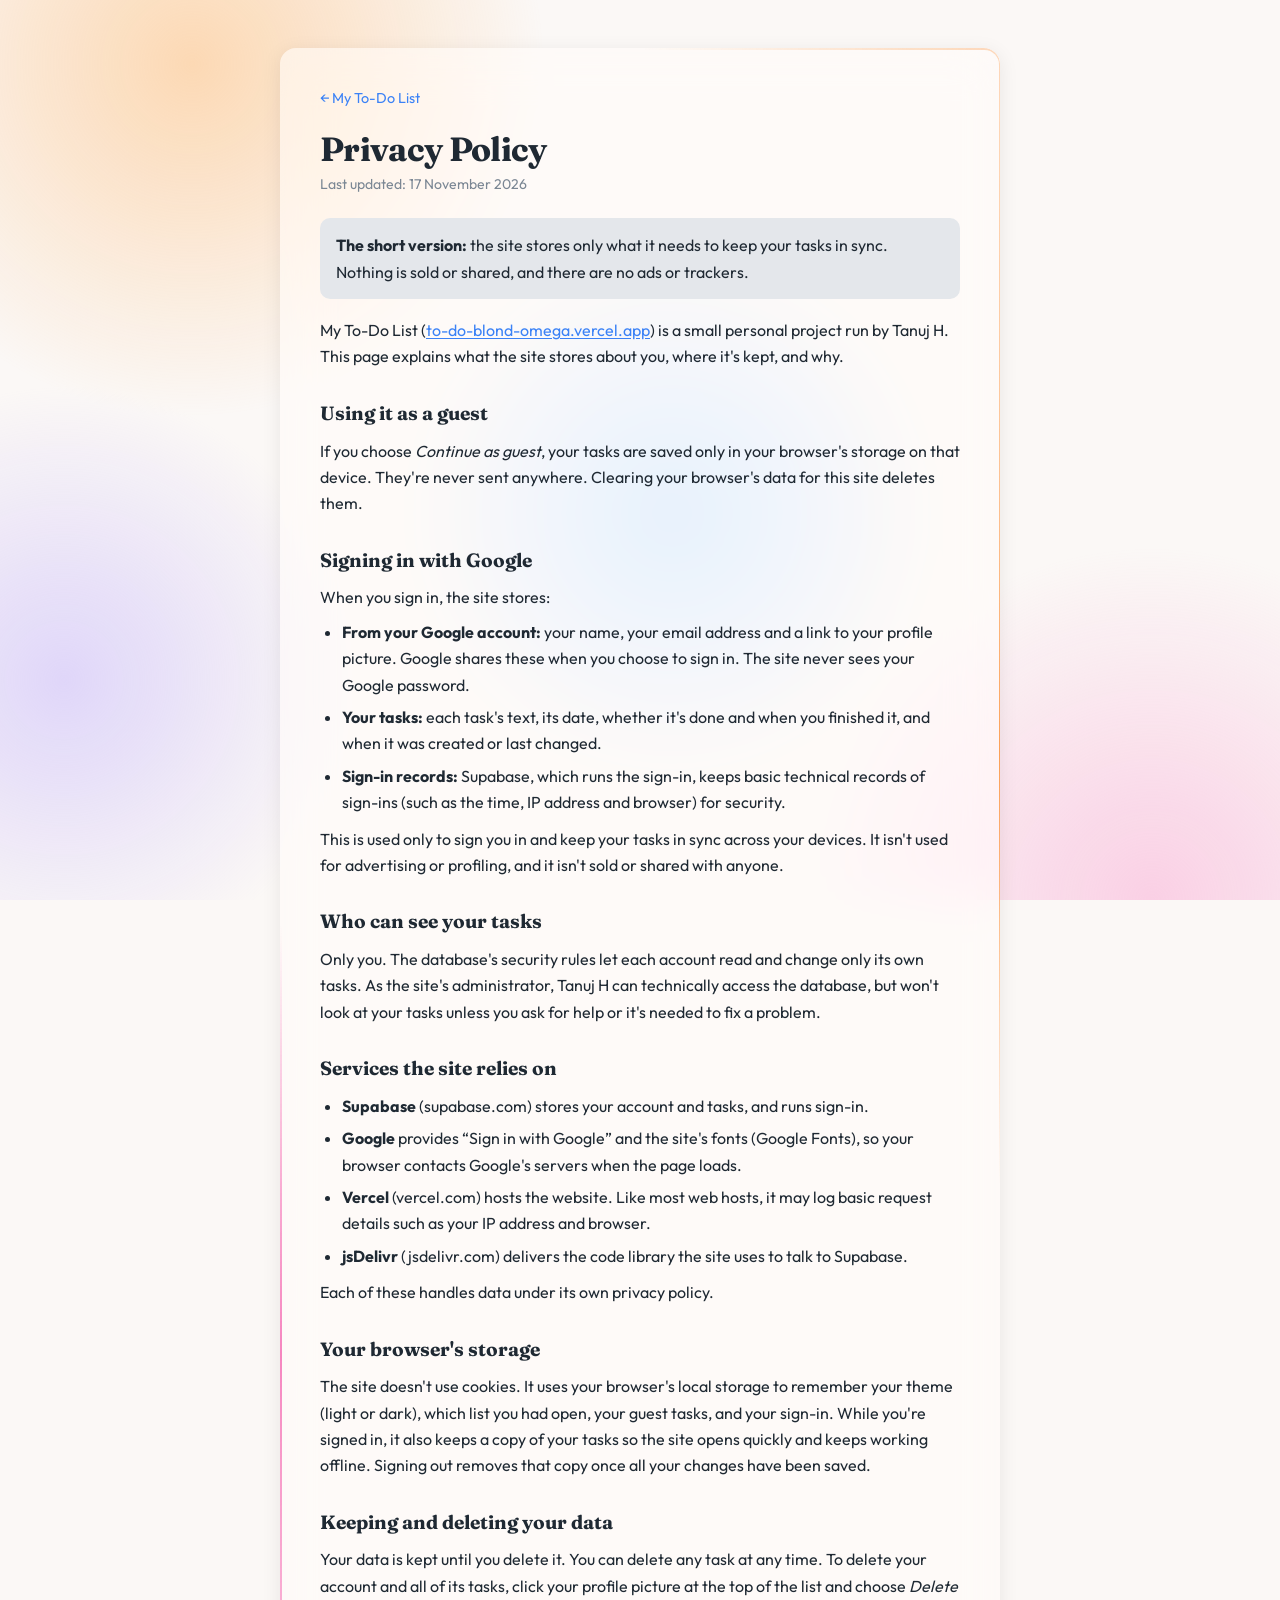
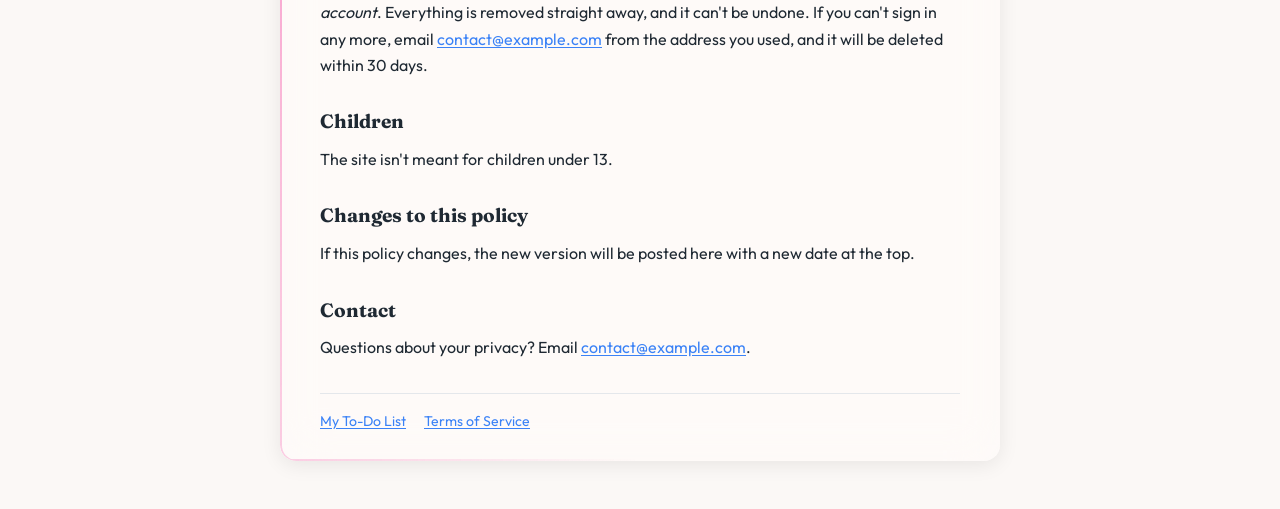
==== commit 07fccf11: "added delete feature" ====
--- a/privacy.html
+++ b/privacy.html
@@ -102,9 +102,11 @@
     <h2>Keeping and deleting your data</h2>
     <p>
       Your data is kept until you delete it. You can delete any task at any time. To delete
-      your account and all of its tasks, email
+      your account and all of its tasks, click your profile picture at the top of the list
+      and choose <em>Delete account</em>. Everything is removed straight away, and it can't
+      be undone. If you can't sign in any more, email
       <a href="mailto:contact@example.com">contact@example.com</a> from the address you
-      sign in with. It will be deleted within 30 days.
+      used, and it will be deleted within 30 days.
     </p>
 
     <h2>Children</h2>
--- a/style.css
+++ b/style.css
@@ -1924,6 +1924,198 @@
   background: var(--toggle-hover);
 }
 
+.menu-item.danger {
+  color: var(--danger);
+}
+
+.menu-item.danger:hover {
+  background: var(--danger-bg);
+}
+
+/* ----- Delete-account popup ----- */
+.confirm-dialog {
+  width: min(420px, calc(100vw - 32px));
+  margin: auto;
+  padding: 0;
+  color: var(--text);
+  background: var(--card-bg);
+  border: 1px solid var(--border);
+  border-radius: 16px;
+  box-shadow: 0 24px 64px rgba(0, 0, 0, 0.35);
+  animation: dialog-in 0.25s cubic-bezier(0.22, 1, 0.36, 1);
+}
+
+.confirm-dialog::backdrop {
+  background: rgba(0, 0, 0, 0.45);
+  -webkit-backdrop-filter: blur(2px);
+  backdrop-filter: blur(2px);
+  animation: backdrop-in 0.25s ease;
+}
+
+/* Closing: script.js adds this, waits for the animation, then closes it */
+.confirm-dialog.closing {
+  animation: dialog-out 0.2s ease forwards;
+}
+
+.confirm-dialog.closing::backdrop {
+  animation: backdrop-out 0.2s ease forwards;
+}
+
+@keyframes dialog-in {
+  from { opacity: 0; transform: translateY(8px) scale(0.96); }
+}
+
+@keyframes dialog-out {
+  to { opacity: 0; transform: translateY(8px) scale(0.96); }
+}
+
+@keyframes backdrop-in {
+  from { opacity: 0; }
+}
+
+@keyframes backdrop-out {
+  to { opacity: 0; }
+}
+
+.confirm-body {
+  padding: 24px;
+}
+
+.confirm-icon {
+  display: grid;
+  place-items: center;
+  width: 44px;
+  height: 44px;
+  margin-bottom: 14px;
+  font-size: 1.3rem;
+  font-weight: 700;
+  color: var(--danger);
+  background: var(--danger-bg);
+  border-radius: 50%;
+}
+
+.confirm-dialog h2 {
+  margin-bottom: 8px;
+  font-family: "Fraunces", Georgia, serif;
+  font-size: 1.35rem;
+  font-weight: 700;
+}
+
+.confirm-text {
+  font-size: 0.95rem;
+  line-height: 1.5;
+  color: var(--text-muted);
+}
+
+.confirm-label {
+  display: block;
+  margin: 18px 0 6px;
+  font-size: 0.9rem;
+}
+
+.confirm-label strong {
+  color: var(--danger);
+}
+
+.confirm-input {
+  width: 100%;
+  padding: 11px 12px;
+  font-size: 1rem;
+  color: var(--text);
+  background: var(--input-bg);
+  border: 1px solid var(--input-border);
+  border-radius: 8px;
+  outline: none;
+  transition: border-color 0.2s, box-shadow 0.2s;
+}
+
+.confirm-input:focus {
+  border-color: var(--danger);
+  box-shadow: 0 0 0 3px var(--danger-bg);
+}
+
+.confirm-error {
+  margin-top: 10px;
+  font-size: 0.88rem;
+  color: var(--danger);
+}
+
+.confirm-actions {
+  display: flex;
+  justify-content: flex-end;
+  gap: 10px;
+  margin-top: 20px;
+}
+
+.btn-secondary,
+.btn-danger {
+  height: 42px;
+  padding: 0 18px;
+  font-size: 0.95rem;
+  font-weight: 500;
+  border-radius: 10px;
+  cursor: pointer;
+}
+
+.btn-secondary {
+  color: var(--text);
+  background: none;
+  border: 1px solid var(--border);
+  transition: background 0.2s, opacity 0.2s;
+}
+
+.btn-secondary:hover {
+  background: var(--toggle-hover);
+}
+
+.btn-secondary:disabled {
+  opacity: 0.5;
+  cursor: default;
+}
+
+/* Faded until "delete" is typed, then it lights up */
+.btn-danger {
+  display: grid;
+  place-items: center;
+  color: #ffffff;
+  background: #dc2626;
+  border: none;
+  transition: background 0.2s, opacity 0.25s, box-shadow 0.25s;
+}
+
+.btn-danger:not(:disabled) {
+  box-shadow: 0 4px 14px rgba(220, 38, 38, 0.35);
+}
+
+.btn-danger:hover:not(:disabled) {
+  background: #b91c1c;
+}
+
+.btn-danger:disabled {
+  opacity: 0.4;
+  cursor: not-allowed;
+}
+
+/* While deleting: "Deleting…" with a spinner */
+.btn-danger.working {
+  cursor: default;
+}
+
+.btn-danger.working .idle {
+  opacity: 0;
+  transform: translateY(-6px);
+}
+
+.btn-danger.working .busy {
+  opacity: 1;
+  transform: none;
+}
+
+.btn-danger .spinner {
+  border-color: rgba(255, 255, 255, 0.35);
+  border-top-color: #ffffff;
+}
+
 @media (max-width: 640px) {
   .signin-card {
     padding: 40px 20px 26px;
@@ -1954,8 +2146,14 @@
 
   .btn-guest:hover,
   .signin-pill:hover,
-  .menu-item:hover {
+  .menu-item:hover,
+  .menu-item.danger:hover,
+  .btn-secondary:hover {
     background: none;
+  }
+
+  .btn-danger:hover:not(:disabled) {
+    background: #dc2626;
   }
 
   .avatar-btn:hover {
@@ -1986,6 +2184,13 @@
   .account-menu,
   .avatar-img {
     transition: none;
+  }
+
+  .confirm-dialog,
+  .confirm-dialog::backdrop,
+  .confirm-dialog.closing,
+  .confirm-dialog.closing::backdrop {
+    animation: none;
   }
 }
 
